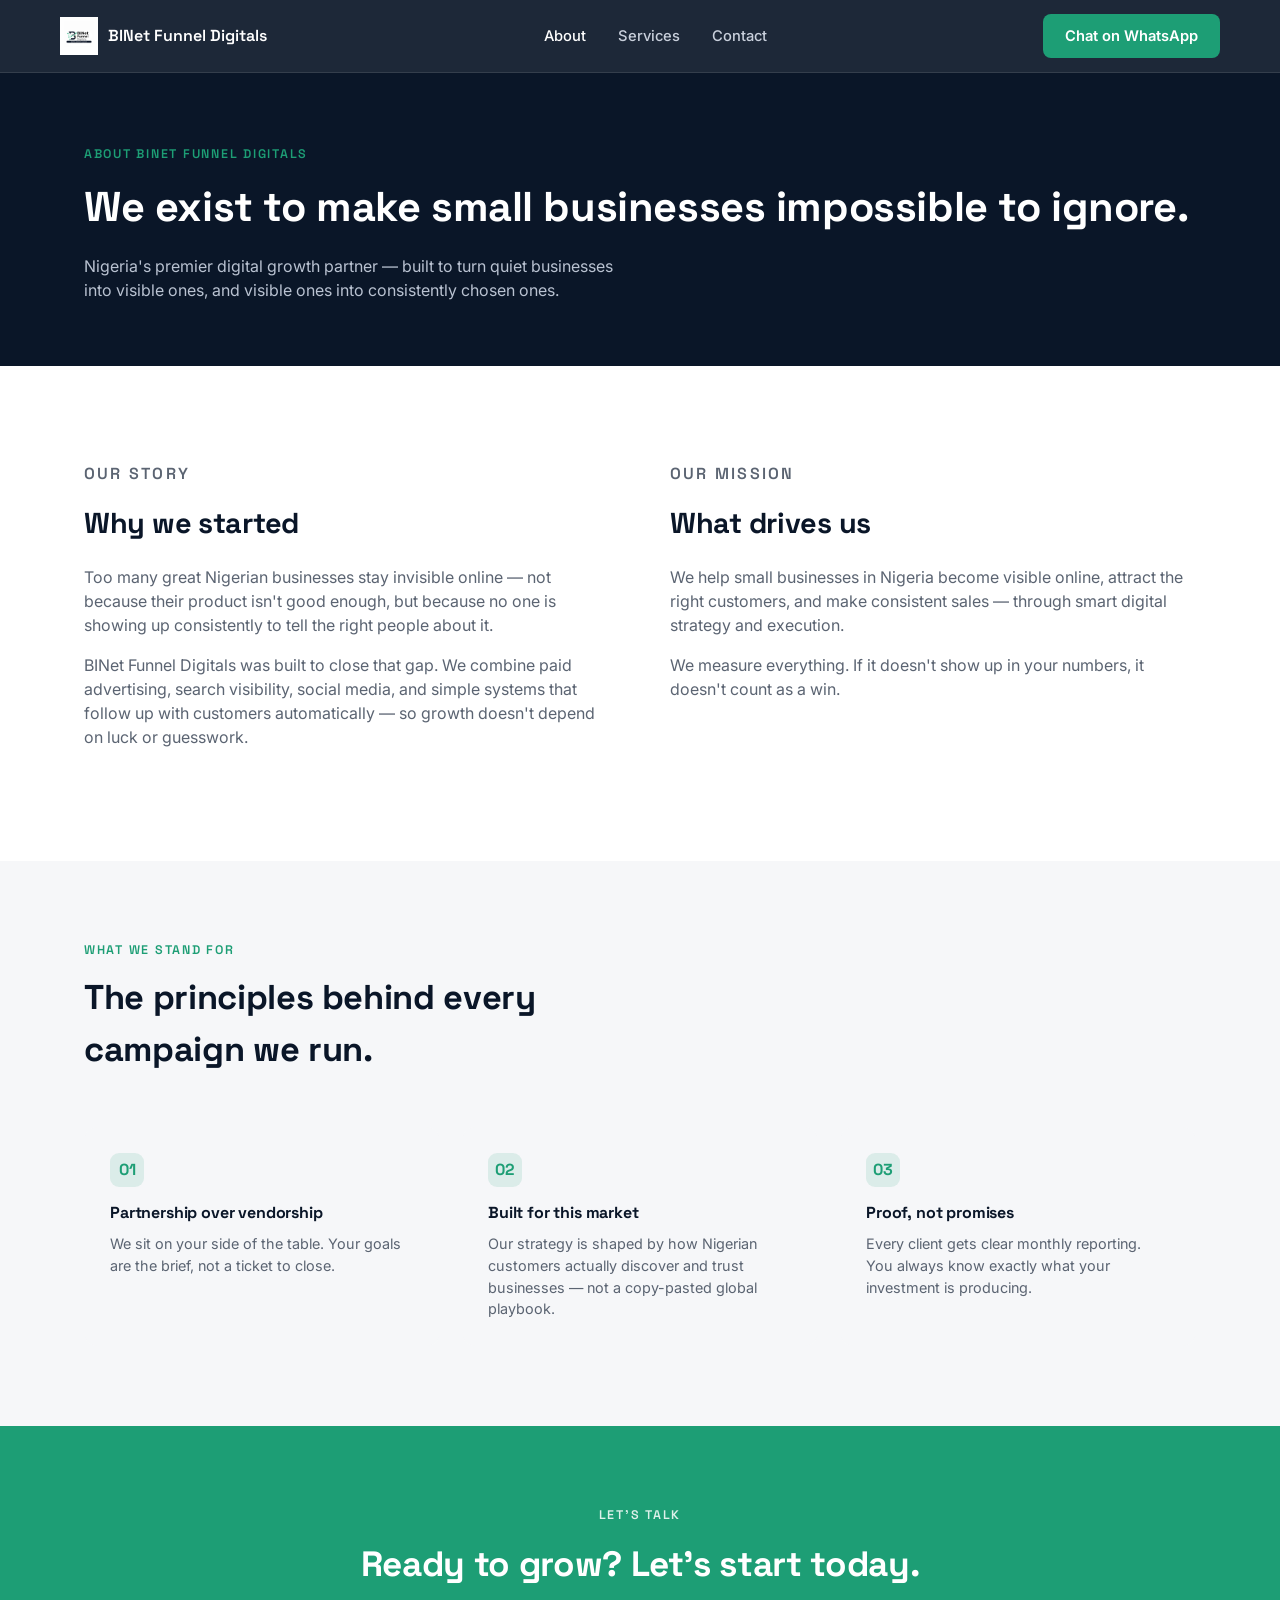
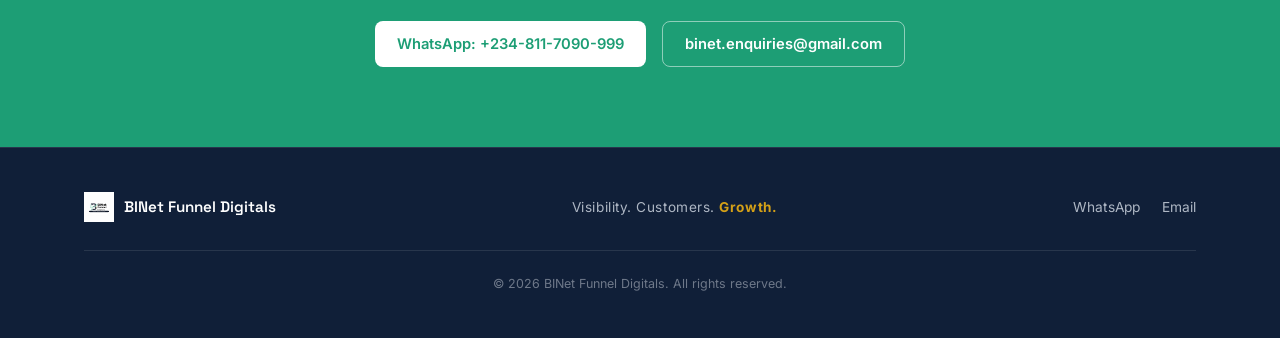
==== about.html @ d6e754bf "extract shared stylesheet, add about page" ====
<!DOCTYPE html>
<html lang="en">
<head>
<meta charset="UTF-8">
<meta name="viewport" content="width=device-width, initial-scale=1.0">
<title>About Us — BINet Funnel Digitals</title>
<meta name="description" content="BINet Funnel Digitals is a dedicated digital growth partner for Nigerian small businesses.">
<link rel="preconnect" href="https://fonts.googleapis.com">
<link rel="preconnect" href="https://fonts.gstatic.com" crossorigin>
<link href="https://fonts.googleapis.com/css2?family=Space+Grotesk:wght@500;600;700&family=Inter:wght@400;500;600;700&display=swap" rel="stylesheet">
<link rel="stylesheet" href="assets/styles.css">
</head>
<body>

<header>
  <div class="wrap nav">
    <a class="brand" href="index.html">
      <img src="assets/logo.png" alt="BINet Funnel Digitals logo">
      <span>BINet Funnel Digitals</span>
    </a>
    <nav class="nav-links">
      <a href="about.html" class="active">About</a>
      <a href="services.html">Services</a>
      <a href="contact.html">Contact</a>
    </nav>
    <a class="btn btn-green" href="https://wa.me/2348117090999" target="_blank" rel="noopener">Chat on WhatsApp</a>
  </div>
</header>

<section class="page-hero">
  <div class="wrap">
    <p class="eyebrow">About BINet Funnel Digitals</p>
    <h1>We exist to make small businesses impossible to ignore.</h1>
    <p class="lead">Nigeria's premier digital growth partner — built to turn quiet businesses into visible ones, and visible ones into consistently chosen ones.</p>
  </div>
</section>

<section class="section">
  <div class="wrap story-grid">
    <div>
      <p class="eyebrow">Our Story</p>
      <h2 style="font-size:1.8rem; margin:14px 0 20px;">Why we started</h2>
      <p>Too many great Nigerian businesses stay invisible online — not because their product isn't good enough, but because no one is showing up consistently to tell the right people about it.</p>
      <p>BINet Funnel Digitals was built to close that gap. We combine paid advertising, search visibility, social media, and simple systems that follow up with customers automatically — so growth doesn't depend on luck or guesswork.</p>
    </div>
    <div>
      <p class="eyebrow">Our Mission</p>
      <h2 style="font-size:1.8rem; margin:14px 0 20px;">What drives us</h2>
      <p>We help small businesses in Nigeria become visible online, attract the right customers, and make consistent sales — through smart digital strategy and execution.</p>
      <p>We measure everything. If it doesn't show up in your numbers, it doesn't count as a win.</p>
    </div>
  </div>
</section>

<section class="section" style="background:var(--off-white); padding-top:80px; padding-bottom:80px;">
  <div class="wrap">
    <div class="section-head">
      <p class="eyebrow">What We Stand For</p>
      <h2>The principles behind every campaign we run.</h2>
    </div>
    <div class="value-grid">
      <div class="value-card">
        <div class="mark">01</div>
        <h3>Partnership over vendorship</h3>
        <p>We sit on your side of the table. Your goals are the brief, not a ticket to close.</p>
      </div>
      <div class="value-card">
        <div class="mark">02</div>
        <h3>Built for this market</h3>
        <p>Our strategy is shaped by how Nigerian customers actually discover and trust businesses — not a copy-pasted global playbook.</p>
      </div>
      <div class="value-card">
        <div class="mark">03</div>
        <h3>Proof, not promises</h3>
        <p>Every client gets clear monthly reporting. You always know exactly what your investment is producing.</p>
      </div>
    </div>
  </div>
</section>

<section class="contact-band" id="contact">
  <div class="wrap">
    <p class="eyebrow">Let's Talk</p>
    <h2>Ready to grow? Let's start today.</h2>
    <div class="contact-ctas">
      <a class="btn btn-solid-white" href="https://wa.me/2348117090999" target="_blank" rel="noopener">WhatsApp: +234-811-7090-999</a>
      <a class="btn btn-outline" href="mailto:binet.enquiries@gmail.com">binet.enquiries@gmail.com</a>
    </div>
  </div>
</section>

<footer>
  <div class="wrap">
    <div class="footer-grid">
      <a class="footer-brand" href="index.html">
        <img src="assets/logo.png" alt="BINet Funnel Digitals logo">
        <span>BINet Funnel Digitals</span>
      </a>
      <p class="tagline">Visibility. Customers. <b>Growth.</b></p>
      <div class="footer-links">
        <a href="https://wa.me/2348117090999" target="_blank" rel="noopener">WhatsApp</a>
        <a href="mailto:binet.enquiries@gmail.com">Email</a>
      </div>
    </div>
    <p class="copyright">&copy; 2026 BINet Funnel Digitals. All rights reserved.</p>
  </div>
</footer>

</body>
</html>
---- assets/styles.css ----
:root{
  --navy:#0A1628;
  --navy-soft:#101f38;
  --gold:#D4A017;
  --green:#1D9E75;
  --white:#FFFFFF;
  --off-white:#F6F7F9;
  --slate:#5B6472;
  --line: rgba(255,255,255,0.10);
}
*{box-sizing:border-box; margin:0; padding:0;}
html{scroll-behavior:smooth;}
body{
  font-family:'Inter', sans-serif;
  color:var(--navy);
  background:var(--white);
  line-height:1.5;
  -webkit-font-smoothing:antialiased;
}
h1,h2,h3{
  font-family:'Space Grotesk', sans-serif;
  font-weight:700;
  letter-spacing:-0.01em;
}
a{text-decoration:none; color:inherit;}
img{max-width:100%; display:block;}
.wrap{
  max-width:1160px;
  margin:0 auto;
  padding:0 24px;
}
.eyebrow{
  font-family:'Space Grotesk', sans-serif;
  font-size:0.78rem;
  font-weight:600;
  letter-spacing:0.14em;
  text-transform:uppercase;
  color:var(--green);
}

/* ===== Header ===== */
header{
  position:sticky; top:0; z-index:50;
  background:rgba(10,22,40,0.92);
  backdrop-filter:blur(8px);
  border-bottom:1px solid var(--line);
}
.nav{
  display:flex; align-items:center; justify-content:space-between;
  padding:14px 0;
}
.brand{display:flex; align-items:center; gap:10px;}
.brand img{height:38px; width:auto;}
.brand span{
  font-family:'Space Grotesk', sans-serif;
  font-weight:600; font-size:1rem; color:var(--white);
}
.nav-links{display:flex; gap:32px; align-items:center;}
.nav-links a{
  color:#C9D0DC; font-size:0.92rem; font-weight:500;
  transition:color .2s ease;
}
.nav-links a:hover, .nav-links a.active{color:var(--white);}
.btn{
  display:inline-flex; align-items:center; gap:8px;
  padding:11px 22px;
  border-radius:8px;
  font-weight:600; font-size:0.92rem;
  transition:transform .18s ease, box-shadow .18s ease, background .18s ease;
  white-space:nowrap;
  border:none;
  cursor:pointer;
  font-family:'Inter', sans-serif;
}
.btn-green{
  background:var(--green); color:var(--white);
}
.btn-green:hover{transform:translateY(-2px); box-shadow:0 8px 20px rgba(29,158,117,0.35);}
.btn-outline{
  background:transparent; color:var(--white);
  border:1px solid rgba(255,255,255,0.28);
}
.btn-outline:hover{border-color:var(--gold); color:var(--gold);}

/* ===== Hero (homepage) ===== */
.hero{
  position:relative;
  background:var(--navy);
  color:var(--white);
  overflow:hidden;
  padding:96px 0 110px;
}
.hero-grid{
  display:grid;
  grid-template-columns:1.1fr 0.9fr;
  gap:40px;
  align-items:center;
  position:relative; z-index:2;
}
.hero h1{
  font-size:3.4rem;
  line-height:1.08;
  margin:18px 0 22px;
}
.hero h1 .accent{color:var(--gold);}
.hero p.lead{
  font-size:1.08rem;
  color:#B9C2D1;
  max-width:480px;
  margin-bottom:34px;
}
.hero-ctas{display:flex; gap:14px; flex-wrap:wrap;}

/* node network signature visual */
.node-field{position:relative; height:420px;}
.node-field svg{width:100%; height:100%;}
.node-dot{fill:var(--green);}
.node-line{stroke:var(--green); stroke-width:1.3; opacity:0.55;}
.node-arrow{stroke:var(--gold); stroke-width:3; fill:none;}
.node-pulse{animation:pulse 3.2s ease-in-out infinite; transform-origin:center;}
.node-pulse.d2{animation-delay:.5s;}
.node-pulse.d3{animation-delay:1s;}
.node-pulse.d4{animation-delay:1.5s;}
.node-pulse.d5{animation-delay:2s;}
@keyframes pulse{0%,100%{opacity:0.55; r:5;} 50%{opacity:1; r:7;}}
@media (prefers-reduced-motion: reduce){.node-pulse{animation:none;}}

/* ===== Inner page hero (About / Services / Contact) ===== */
.page-hero{
  background:var(--navy);
  color:var(--white);
  padding:72px 0 64px;
}
.page-hero h1{font-size:2.6rem; margin-top:12px;}
.page-hero p.lead{color:#B9C2D1; max-width:560px; margin-top:16px;}

/* ===== Sections ===== */
.section{padding:96px 0;}
.section-head{max-width:620px; margin-bottom:52px;}
.section-head h2{font-size:2.15rem; margin-top:12px; color:var(--navy);}
.services-grid{display:grid; grid-template-columns:repeat(3, 1fr); gap:22px;}
.service-card{
  border:1px solid #E7E9EE;
  border-radius:14px;
  padding:30px 26px;
  background:var(--white);
  transition:border-color .2s ease, transform .2s ease, box-shadow .2s ease;
}
.service-card:hover{border-color:var(--green); transform:translateY(-4px); box-shadow:0 14px 30px rgba(10,22,40,0.08);}
.service-card .num{font-family:'Space Grotesk', sans-serif; font-size:0.8rem; font-weight:600; color:var(--gold); letter-spacing:0.08em;}
.service-card h3{font-size:1.12rem; margin:14px 0 10px; color:var(--navy);}
.service-card p{font-size:0.93rem; color:var(--slate);}
.service-card ul{margin-top:14px; padding-left:18px; color:var(--slate); font-size:0.88rem; display:flex; flex-direction:column; gap:6px;}

/* ===== Why us / value blocks (navy) ===== */
.why{background:var(--navy); color:var(--white);}
.why-grid{display:grid; grid-template-columns:0.9fr 1.1fr; gap:60px; align-items:center;}
.why h2{font-size:2.1rem; color:var(--white); margin-top:12px;}
.why p.lead{color:#B9C2D1; margin-top:16px; max-width:440px;}
.why-list{list-style:none; display:flex; flex-direction:column; gap:22px;}
.why-list li{display:flex; gap:16px; align-items:flex-start; padding:22px; border:1px solid var(--line); border-radius:12px; background:rgba(255,255,255,0.02);}
.why-list .mark{flex:none; width:28px; height:28px; border-radius:50%; background:rgba(212,160,23,0.15); color:var(--gold); display:flex; align-items:center; justify-content:center; font-family:'Space Grotesk', sans-serif; font-weight:700; font-size:0.85rem;}
.why-list h3{font-size:1rem; color:var(--white); margin-bottom:4px;}
.why-list p{font-size:0.9rem; color:#AEB7C4;}

/* ===== About page specifics ===== */
.story-grid{display:grid; grid-template-columns:1fr 1fr; gap:60px; align-items:start;}
.story-grid p{color:var(--slate); margin-bottom:16px; font-size:1rem;}
.value-grid{display:grid; grid-template-columns:repeat(3,1fr); gap:22px; margin-top:20px;}
.value-card{padding:26px; border-radius:14px; background:var(--off-white);}
.value-card .mark{
  width:34px; height:34px; border-radius:9px; background:rgba(29,158,117,0.12);
  color:var(--green); display:flex; align-items:center; justify-content:center;
  font-family:'Space Grotesk', sans-serif; font-weight:700; margin-bottom:14px;
}
.value-card h3{font-size:1rem; margin-bottom:8px;}
.value-card p{font-size:0.9rem; color:var(--slate);}

/* ===== Contact page specifics ===== */
.contact-grid{display:grid; grid-template-columns:1fr 1fr; gap:60px; align-items:start;}
.contact-info-card{
  border:1px solid #E7E9EE; border-radius:14px; padding:26px;
  display:flex; align-items:center; gap:16px; margin-bottom:16px;
}
.contact-info-card .mark{
  flex:none; width:42px; height:42px; border-radius:10px;
  background:rgba(212,160,23,0.12); color:var(--gold);
  display:flex; align-items:center; justify-content:center; font-weight:700;
  font-family:'Space Grotesk', sans-serif;
}
.contact-info-card h3{font-size:0.95rem; margin-bottom:2px;}
.contact-info-card p{font-size:0.9rem; color:var(--slate);}
form{display:flex; flex-direction:column; gap:16px;}
form label{font-size:0.86rem; font-weight:600; margin-bottom:6px; display:block;}
form input, form textarea{
  width:100%; padding:12px 14px; border-radius:8px;
  border:1px solid #DDE1E7; font-family:'Inter', sans-serif; font-size:0.95rem;
  background:var(--off-white); color:var(--navy);
}
form input:focus, form textarea:focus{outline:2px solid var(--green); outline-offset:1px; border-color:var(--green);}
form textarea{resize:vertical; min-height:120px;}
.form-note{font-size:0.82rem; color:var(--slate); margin-top:4px;}

/* ===== Contact band (CTA strip) ===== */
.contact-band{background:var(--green); color:var(--white); text-align:center; padding:80px 0;}
.contact-band .eyebrow{color:rgba(255,255,255,0.85);}
.contact-band h2{color:var(--white); font-size:2.2rem; margin:14px 0 30px;}
.contact-ctas{display:flex; gap:16px; justify-content:center; flex-wrap:wrap;}
.contact-band .btn-outline{border-color:rgba(255,255,255,0.5);}
.contact-band .btn-outline:hover{border-color:var(--navy); color:var(--navy); background:rgba(255,255,255,0.12);}
.contact-band .btn-solid-white{background:var(--white); color:var(--green);}
.contact-band .btn-solid-white:hover{transform:translateY(-2px); box-shadow:0 8px 20px rgba(0,0,0,0.15);}

/* ===== Footer ===== */
footer{background:var(--navy-soft); color:#AEB7C4; padding:44px 0; border-top:1px solid var(--line);}
.footer-grid{display:flex; align-items:center; justify-content:space-between; flex-wrap:wrap; gap:20px;}
.footer-brand{display:flex; align-items:center; gap:10px;}
.footer-brand img{height:30px;}
.footer-brand span{font-family:'Space Grotesk', sans-serif; color:var(--white); font-weight:600; font-size:0.95rem;}
.tagline{font-size:0.85rem; letter-spacing:0.04em;}
.tagline b{color:var(--gold);}
.footer-links{display:flex; gap:22px; font-size:0.86rem;}
.footer-links a:hover{color:var(--white);}
.copyright{text-align:center; font-size:0.78rem; color:#6E7889; margin-top:28px; padding-top:24px; border-top:1px solid var(--line);}

/* ===== Responsive ===== */
@media (max-width: 900px){
  .nav-links{display:none;}
  .hero-grid{grid-template-columns:1fr;}
  .node-field{height:280px; order:-1;}
  .hero h1{font-size:2.4rem;}
  .services-grid{grid-template-columns:1fr 1fr;}
  .why-grid{grid-template-columns:1fr;}
  .story-grid{grid-template-columns:1fr;}
  .value-grid{grid-template-columns:1fr 1fr;}
  .contact-grid{grid-template-columns:1fr;}
}
@media (max-width: 600px){
  .services-grid{grid-template-columns:1fr;}
  .value-grid{grid-template-columns:1fr;}
  .footer-grid{flex-direction:column; text-align:center;}
  .hero{padding:64px 0 70px;}
  .page-hero{padding:56px 0 48px;}
  .section{padding:64px 0;}
}
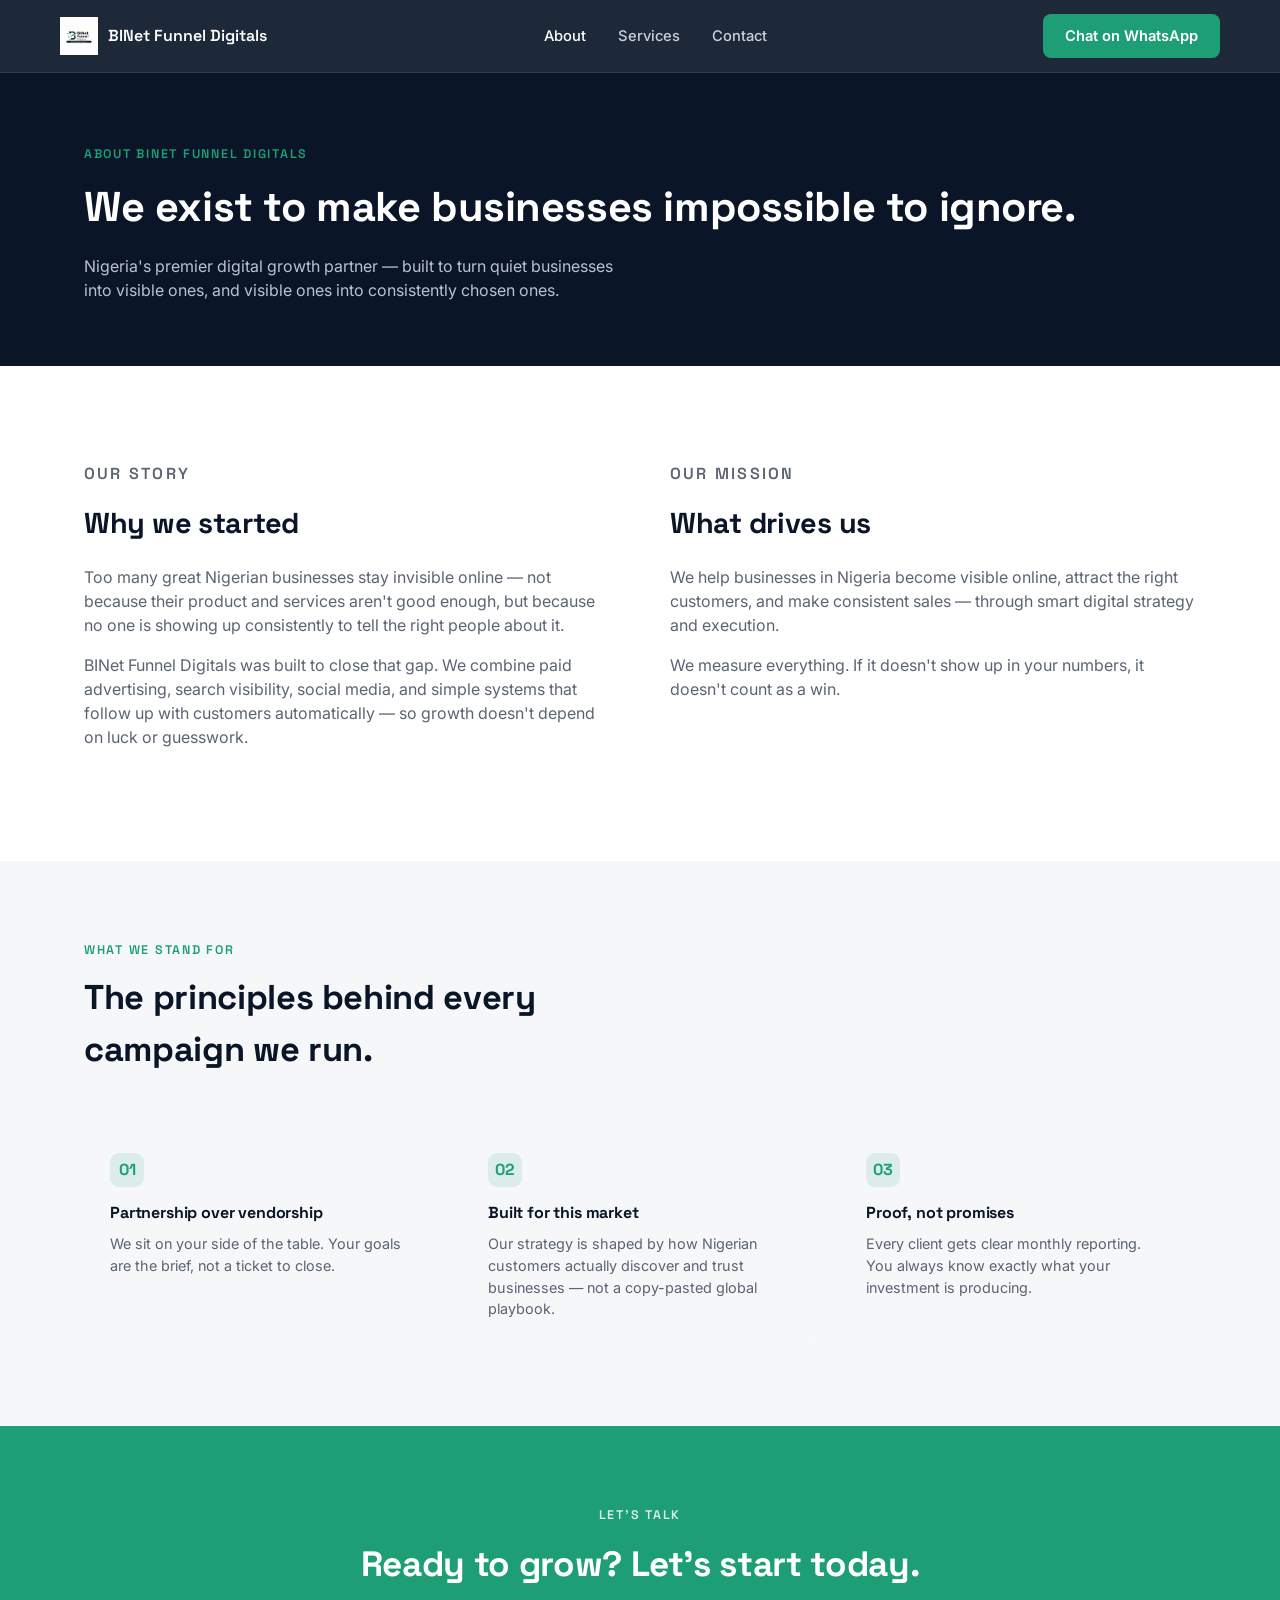
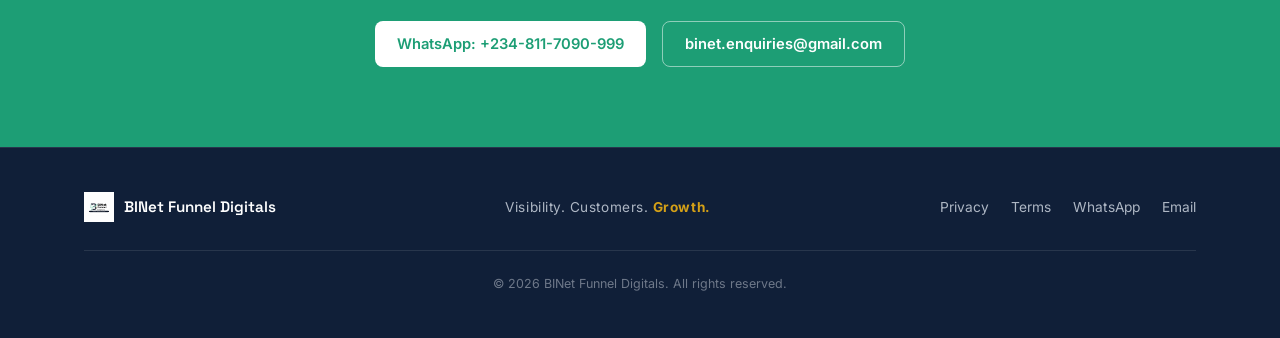
==== commit 1b9811d9: "add legal pages, 404 page, favicon, spam protection, welcome message, and mobile polish" ====
--- a/about.html
+++ b/about.html
@@ -4,7 +4,8 @@
 <meta charset="UTF-8">
 <meta name="viewport" content="width=device-width, initial-scale=1.0">
 <title>About Us — BINet Funnel Digitals</title>
-<meta name="description" content="BINet Funnel Digitals is a dedicated digital growth partner for Nigerian small businesses.">
+<link rel="icon" type="image/png" href="assets/logo.png">
+<meta name="description" content="BINet Funnel Digitals is a dedicated digital growth partner for Nigerian businesses.">
 <link rel="preconnect" href="https://fonts.googleapis.com">
 <link rel="preconnect" href="https://fonts.gstatic.com" crossorigin>
 <link href="https://fonts.googleapis.com/css2?family=Space+Grotesk:wght@500;600;700&family=Inter:wght@400;500;600;700&display=swap" rel="stylesheet">
@@ -30,7 +31,7 @@
 <section class="page-hero">
   <div class="wrap">
     <p class="eyebrow">About BINet Funnel Digitals</p>
-    <h1>We exist to make small businesses impossible to ignore.</h1>
+    <h1>We exist to make businesses impossible to ignore.</h1>
     <p class="lead">Nigeria's premier digital growth partner — built to turn quiet businesses into visible ones, and visible ones into consistently chosen ones.</p>
   </div>
 </section>
@@ -40,13 +41,13 @@
     <div>
       <p class="eyebrow">Our Story</p>
       <h2 style="font-size:1.8rem; margin:14px 0 20px;">Why we started</h2>
-      <p>Too many great Nigerian businesses stay invisible online — not because their product isn't good enough, but because no one is showing up consistently to tell the right people about it.</p>
+      <p>Too many great Nigerian businesses stay invisible online — not because their product and services aren't good enough, but because no one is showing up consistently to tell the right people about it.</p>
       <p>BINet Funnel Digitals was built to close that gap. We combine paid advertising, search visibility, social media, and simple systems that follow up with customers automatically — so growth doesn't depend on luck or guesswork.</p>
     </div>
     <div>
       <p class="eyebrow">Our Mission</p>
       <h2 style="font-size:1.8rem; margin:14px 0 20px;">What drives us</h2>
-      <p>We help small businesses in Nigeria become visible online, attract the right customers, and make consistent sales — through smart digital strategy and execution.</p>
+      <p>We help businesses in Nigeria become visible online, attract the right customers, and make consistent sales — through smart digital strategy and execution.</p>
       <p>We measure everything. If it doesn't show up in your numbers, it doesn't count as a win.</p>
     </div>
   </div>
@@ -98,6 +99,8 @@
       </a>
       <p class="tagline">Visibility. Customers. <b>Growth.</b></p>
       <div class="footer-links">
+        <a href="privacy.html">Privacy</a>
+        <a href="terms.html">Terms</a>
         <a href="https://wa.me/2348117090999" target="_blank" rel="noopener">WhatsApp</a>
         <a href="mailto:binet.enquiries@gmail.com">Email</a>
       </div>
@@ -106,5 +109,11 @@
   </div>
 </footer>
 
+<script>
+  document.getElementById('menu-toggle').addEventListener('click', () => {
+    document.getElementById('mobile-nav').classList.toggle('open');
+  });
+</script>
+
 </body>
 </html>
--- a/assets/styles.css
+++ b/assets/styles.css
@@ -242,4 +242,105 @@
   .hero{padding:64px 0 70px;}
   .page-hero{padding:56px 0 48px;}
   .section{padding:64px 0;}
+}
+
+/* ===== Dashboard shell ===== */
+.dash-shell{background:var(--off-white); min-height:100vh;}
+.dash-topbar{background:var(--navy); color:var(--white); padding:16px 0; border-bottom:1px solid var(--line);}
+.dash-topbar .wrap{display:flex; justify-content:space-between; align-items:center;}
+.dash-topbar .brand span{color:var(--white);}
+.dash-user{display:flex; align-items:center; gap:14px;}
+.dash-user span{font-size:0.88rem; color:#C9D0DC;}
+.dash-main{max-width:900px; margin:0 auto; padding:40px 24px 80px;}
+.dash-main h1{font-size:1.7rem; margin-bottom:6px;}
+.dash-main p.sub{color:var(--slate); margin-bottom:32px;}
+
+/* ===== Tabs ===== */
+.tabs{display:flex; gap:6px; margin-bottom:26px; border-bottom:1px solid #E7E9EE;}
+.tab-btn{
+  padding:10px 18px; font-weight:600; font-size:0.9rem; color:var(--slate);
+  border-bottom:2px solid transparent; cursor:pointer; background:none;
+  border-top:none; border-left:none; border-right:none; font-family:'Inter',sans-serif;
+}
+.tab-btn.active{color:var(--navy); border-bottom-color:var(--green);}
+.tab-panel{display:none;}
+.tab-panel.active{display:block;}
+.card-box{background:var(--white); border:1px solid #E7E9EE; border-radius:14px; padding:24px; margin-bottom:16px;}
+
+/* ===== Messages ===== */
+.message-thread{display:flex; flex-direction:column; gap:12px; max-height:440px; overflow-y:auto; padding:6px;}
+.msg{max-width:72%; padding:10px 14px; border-radius:12px; font-size:0.92rem; line-height:1.4;}
+.msg.client{align-self:flex-end; background:var(--green); color:var(--white); border-bottom-right-radius:2px;}
+.msg.admin{align-self:flex-start; background:var(--off-white); color:var(--navy); border-bottom-left-radius:2px;}
+.msg-time{font-size:0.7rem; opacity:0.7; margin-top:4px; display:block;}
+.message-input-row{display:flex; gap:10px; margin-top:18px;}
+.message-input-row input{flex:1; padding:12px 14px; border-radius:8px; border:1px solid #DDE1E7; background:var(--off-white); font-family:'Inter',sans-serif;}
+
+/* ===== Reports & Requests ===== */
+.list-item{display:flex; justify-content:space-between; align-items:center; padding:16px 0; border-bottom:1px solid #EEF0F3;}
+.list-item:last-child{border-bottom:none;}
+.list-item h4{font-size:0.95rem; margin-bottom:4px;}
+.list-item p{font-size:0.85rem; color:var(--slate);}
+.status-badge{font-size:0.75rem; font-weight:600; padding:4px 10px; border-radius:999px; text-transform:capitalize; white-space:nowrap;}
+.status-open{background:#FEF3D8; color:#8A6100;}
+.status-in_progress{background:#DCEEFB; color:#0B5A96;}
+.status-done{background:#DCF5E9; color:#0F7A4C;}
+.empty-state{color:var(--slate); font-size:0.9rem; padding:30px 0; text-align:center;}
+.new-request-form{display:flex; flex-direction:column; gap:14px; margin-top:20px; padding-top:20px; border-top:1px solid #EEF0F3;}
+.new-request-form input, .new-request-form textarea{
+  width:100%; padding:12px 14px; border-radius:8px; border:1px solid #DDE1E7;
+  background:var(--off-white); font-family:'Inter',sans-serif; font-size:0.92rem;
+}
+
+/* ===== Admin dashboard ===== */
+.admin-layout{display:grid; grid-template-columns:280px 1fr; min-height:calc(100vh - 65px);}
+.admin-sidebar{background:var(--white); border-right:1px solid #E7E9EE; padding:20px; overflow-y:auto;}
+.client-search{width:100%; padding:10px 12px; border-radius:8px; border:1px solid #DDE1E7; margin-bottom:16px; font-family:'Inter',sans-serif; font-size:0.9rem;}
+.client-item{padding:12px; border-radius:10px; cursor:pointer; margin-bottom:4px;}
+.client-item:hover{background:var(--off-white);}
+.client-item.active{background:rgba(29,158,117,0.1);}
+.client-item h4{font-size:0.9rem; margin-bottom:2px; color:var(--navy);}
+.client-item p{font-size:0.78rem; color:var(--slate);}
+.admin-content{padding:32px; overflow-y:auto;}
+.admin-stats{display:flex; gap:16px; margin-bottom:24px;}
+.stat-card{background:var(--white); border:1px solid #E7E9EE; border-radius:12px; padding:18px 22px; flex:1;}
+.stat-card .num{font-family:'Space Grotesk',sans-serif; font-size:1.6rem; font-weight:700; color:var(--navy);}
+.stat-card .label{font-size:0.8rem; color:var(--slate);}
+.upload-row{display:flex; gap:10px; flex-wrap:wrap; align-items:flex-end; margin-top:16px; padding-top:16px; border-top:1px solid #EEF0F3;}
+.upload-row .field{flex:1; min-width:140px;}
+.upload-row label{font-size:0.8rem; font-weight:600; display:block; margin-bottom:6px;}
+.upload-row input{width:100%; padding:10px 12px; border-radius:8px; border:1px solid #DDE1E7; background:var(--off-white); font-family:'Inter',sans-serif;}
+.status-select{padding:6px 10px; border-radius:8px; border:1px solid #DDE1E7; font-size:0.82rem; font-family:'Inter',sans-serif; background:var(--white);}
+.no-client-selected{color:var(--slate); text-align:center; padding:80px 20px;}
+@media (max-width:800px){ .admin-layout{grid-template-columns:1fr;} .admin-sidebar{border-right:none; border-bottom:1px solid #E7E9EE;} }
+
+/* ===== Mobile menu ===== */
+.menu-toggle{display:none; background:none; border:none; cursor:pointer; padding:6px; color:var(--white); align-items:center; justify-content:center;}
+.menu-toggle svg{width:24px; height:24px;}
+.mobile-nav{display:none; flex-direction:column; background:var(--navy); border-top:1px solid var(--line); padding:8px 24px 16px;}
+.mobile-nav a{padding:13px 0; color:#C9D0DC; font-size:0.95rem; border-bottom:1px solid rgba(255,255,255,0.08);}
+.mobile-nav a:last-child{border-bottom:none;}
+.mobile-nav.open{display:flex;}
+@media (max-width:900px){
+  .menu-toggle{display:flex;}
+}
+
+/* ===== Mobile polish for admin/client dashboards ===== */
+.client-header-row{ display:flex; justify-content:space-between; align-items:flex-start; margin-bottom:24px; }
+@media (max-width:700px){
+  .dash-topbar .wrap{ flex-wrap:wrap; gap:10px; }
+  .dash-user{ width:100%; justify-content:space-between; }
+  .dash-main{ padding:24px 16px 60px; }
+  .admin-content{ padding:20px 16px; }
+  .tabs{ overflow-x:auto; flex-wrap:nowrap; -webkit-overflow-scrolling:touch; }
+  .tab-btn{ white-space:nowrap; flex:none; }
+  .admin-stats{ flex-wrap:wrap; }
+  .admin-stats .stat-card{ min-width:130px; }
+  .message-input-row{ flex-wrap:wrap; }
+  .message-input-row input[type="text"]{ order:1; width:100%; }
+  .message-input-row .attach-btn{ order:0; }
+  .message-input-row button[type="submit"]{ order:2; }
+  .home-feed-item > div{ flex-wrap:wrap; }
+  .client-header-row{ flex-wrap:wrap; gap:12px; }
+  .upload-row{ flex-direction:column; align-items:stretch; }
 }
